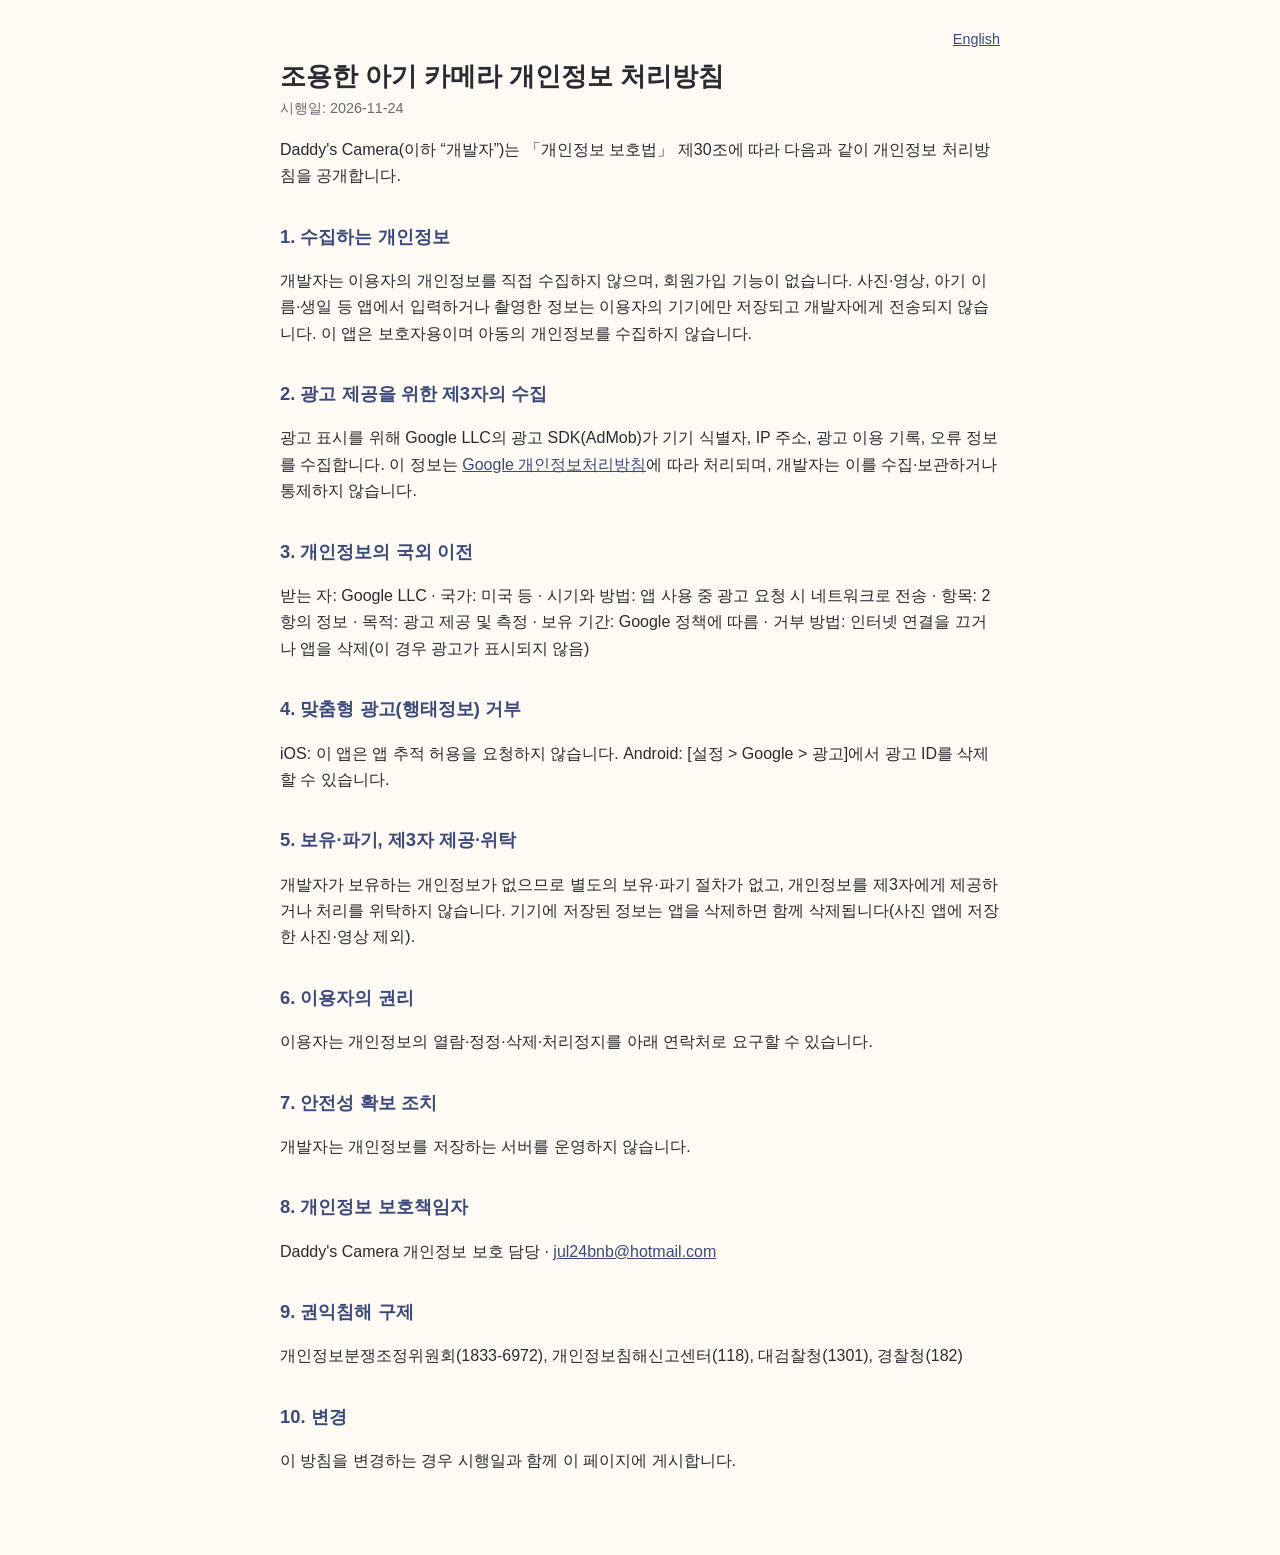
==== privacy.html @ 71ea545a "Add files via upload" ====
<!DOCTYPE html>
<html lang="ko">
<head>
<meta charset="utf-8">
<meta name="viewport" content="width=device-width, initial-scale=1">
<title>개인정보 처리방침 · 조용한 아기 카메라</title>
<link rel="stylesheet" href="style.css">
</head>
<body>
<main>
<p class="lang"><a href="privacy-en.html">English</a></p>
<h1>조용한 아기 카메라 개인정보 처리방침</h1>
<p class="meta">시행일: 2026-11-24</p>

<p>Daddy's Camera(이하 “개발자”)는 「개인정보 보호법」 제30조에 따라 다음과 같이 개인정보 처리방침을 공개합니다.</p>

<h2>1. 수집하는 개인정보</h2>
<p>개발자는 이용자의 개인정보를 직접 수집하지 않으며, 회원가입 기능이 없습니다. 사진·영상, 아기 이름·생일 등 앱에서 입력하거나 촬영한 정보는 이용자의 기기에만 저장되고 개발자에게 전송되지 않습니다. 이 앱은 보호자용이며 아동의 개인정보를 수집하지 않습니다.</p>

<h2>2. 광고 제공을 위한 제3자의 수집</h2>
<p>광고 표시를 위해 Google LLC의 광고 SDK(AdMob)가 기기 식별자, IP 주소, 광고 이용 기록, 오류 정보를 수집합니다. 이 정보는 <a href="https://policies.google.com/privacy?hl=ko">Google 개인정보처리방침</a>에 따라 처리되며, 개발자는 이를 수집·보관하거나 통제하지 않습니다.</p>

<h2>3. 개인정보의 국외 이전</h2>
<p>받는 자: Google LLC · 국가: 미국 등 · 시기와 방법: 앱 사용 중 광고 요청 시 네트워크로 전송 · 항목: 2항의 정보 · 목적: 광고 제공 및 측정 · 보유 기간: Google 정책에 따름 · 거부 방법: 인터넷 연결을 끄거나 앱을 삭제(이 경우 광고가 표시되지 않음)</p>

<h2>4. 맞춤형 광고(행태정보) 거부</h2>
<p>iOS: 이 앱은 앱 추적 허용을 요청하지 않습니다. Android: [설정 &gt; Google &gt; 광고]에서 광고 ID를 삭제할 수 있습니다.</p>

<h2>5. 보유·파기, 제3자 제공·위탁</h2>
<p>개발자가 보유하는 개인정보가 없으므로 별도의 보유·파기 절차가 없고, 개인정보를 제3자에게 제공하거나 처리를 위탁하지 않습니다. 기기에 저장된 정보는 앱을 삭제하면 함께 삭제됩니다(사진 앱에 저장한 사진·영상 제외).</p>

<h2>6. 이용자의 권리</h2>
<p>이용자는 개인정보의 열람·정정·삭제·처리정지를 아래 연락처로 요구할 수 있습니다.</p>

<h2>7. 안전성 확보 조치</h2>
<p>개발자는 개인정보를 저장하는 서버를 운영하지 않습니다.</p>

<h2>8. 개인정보 보호책임자</h2>
<p>Daddy's Camera 개인정보 보호 담당 · <a href="mailto:jul24bnb@hotmail.com">jul24bnb@hotmail.com</a></p>

<h2>9. 권익침해 구제</h2>
<p>개인정보분쟁조정위원회(1833-6972), 개인정보침해신고센터(118), 대검찰청(1301), 경찰청(182)</p>

<h2>10. 변경</h2>
<p>이 방침을 변경하는 경우 시행일과 함께 이 페이지에 게시합니다.</p>
</main>
</body>
</html>
---- style.css ----
:root { --ink:#2b2a33; --muted:#6b6a75; --accent:#3b4a7a; --bg:#fffaf3; --card:#ffffff; --line:#ece6dc; }
* { box-sizing: border-box; }
body { margin:0; background:var(--bg); color:var(--ink); font:16px/1.65 -apple-system, BlinkMacSystemFont, "Apple SD Gothic Neo", "Noto Sans KR", "Segoe UI", sans-serif; }
main { max-width: 760px; margin: 0 auto; padding: 28px 20px 64px; }
h1 { font-size: 1.6rem; line-height:1.3; margin: 8px 0 4px; }
h2 { font-size: 1.15rem; margin: 32px 0 8px; color: var(--accent); }
h3 { font-size: 1rem; margin: 20px 0 6px; }
a { color: var(--accent); }
.meta { color: var(--muted); font-size: .9rem; margin-top: 0; }
.lang { text-align: right; margin: 0; font-size: .9rem; }
.summary { background: var(--card); border: 1px solid var(--line); border-radius: 14px; padding: 4px 20px 12px; margin: 20px 0; }
.summary h2 { margin-top: 16px; }
table { width: 100%; border-collapse: collapse; margin: 8px 0 12px; font-size: .95rem; background: var(--card); }
th, td { border: 1px solid var(--line); padding: 8px 10px; text-align: left; vertical-align: top; }
th { background: #f6f1e8; font-weight: 600; white-space: nowrap; }
@media (max-width: 560px) { th { white-space: normal; } table { font-size: .9rem; } }
.hero { text-align:center; padding: 24px 0 8px; }
.hero img { width: 112px; height: 112px; border-radius: 24px; box-shadow: 0 6px 20px rgba(0,0,0,.12); }
.links { display:flex; gap:10px; justify-content:center; flex-wrap:wrap; margin: 16px 0 8px; }
.links a { background: var(--accent); color:#fff; text-decoration:none; padding: 10px 16px; border-radius: 999px; font-size:.95rem; }
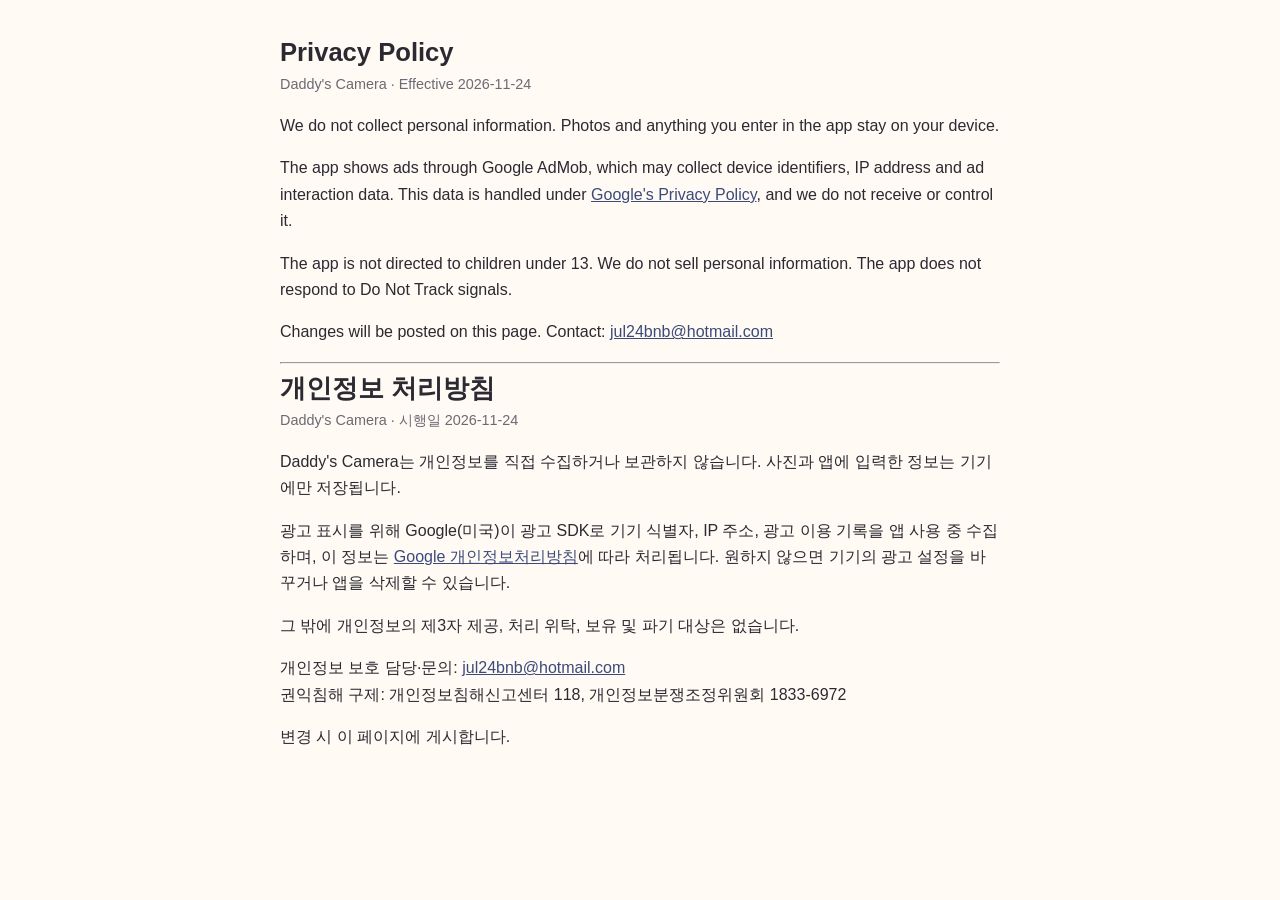
==== commit 0698107f: "Add files via upload" ====
--- a/privacy.html
+++ b/privacy.html
@@ -1,48 +1,30 @@
 <!DOCTYPE html>
-<html lang="ko">
+<html lang="en">
 <head>
 <meta charset="utf-8">
 <meta name="viewport" content="width=device-width, initial-scale=1">
-<title>개인정보 처리방침 · 조용한 아기 카메라</title>
+<title>Privacy Policy · 개인정보 처리방침</title>
 <link rel="stylesheet" href="style.css">
 </head>
 <body>
 <main>
-<p class="lang"><a href="privacy-en.html">English</a></p>
-<h1>조용한 아기 카메라 개인정보 처리방침</h1>
-<p class="meta">시행일: 2026-11-24</p>
+<h1>Privacy Policy</h1>
+<p class="meta">Daddy's Camera · Effective 2026-11-24</p>
+<p>We do not collect personal information. Photos and anything you enter in the app stay on your device.</p>
+<p>The app shows ads through Google AdMob, which may collect device identifiers, IP address and ad interaction data. This data is handled under <a href="https://policies.google.com/privacy">Google's Privacy Policy</a>, and we do not receive or control it.</p>
+<p>The app is not directed to children under 13. We do not sell personal information. The app does not respond to Do Not Track signals.</p>
+<p>Changes will be posted on this page. Contact: <a href="mailto:jul24bnb@hotmail.com">jul24bnb@hotmail.com</a></p>
 
-<p>Daddy's Camera(이하 “개발자”)는 「개인정보 보호법」 제30조에 따라 다음과 같이 개인정보 처리방침을 공개합니다.</p>
+<hr>
 
-<h2>1. 수집하는 개인정보</h2>
-<p>개발자는 이용자의 개인정보를 직접 수집하지 않으며, 회원가입 기능이 없습니다. 사진·영상, 아기 이름·생일 등 앱에서 입력하거나 촬영한 정보는 이용자의 기기에만 저장되고 개발자에게 전송되지 않습니다. 이 앱은 보호자용이며 아동의 개인정보를 수집하지 않습니다.</p>
-
-<h2>2. 광고 제공을 위한 제3자의 수집</h2>
-<p>광고 표시를 위해 Google LLC의 광고 SDK(AdMob)가 기기 식별자, IP 주소, 광고 이용 기록, 오류 정보를 수집합니다. 이 정보는 <a href="https://policies.google.com/privacy?hl=ko">Google 개인정보처리방침</a>에 따라 처리되며, 개발자는 이를 수집·보관하거나 통제하지 않습니다.</p>
-
-<h2>3. 개인정보의 국외 이전</h2>
-<p>받는 자: Google LLC · 국가: 미국 등 · 시기와 방법: 앱 사용 중 광고 요청 시 네트워크로 전송 · 항목: 2항의 정보 · 목적: 광고 제공 및 측정 · 보유 기간: Google 정책에 따름 · 거부 방법: 인터넷 연결을 끄거나 앱을 삭제(이 경우 광고가 표시되지 않음)</p>
-
-<h2>4. 맞춤형 광고(행태정보) 거부</h2>
-<p>iOS: 이 앱은 앱 추적 허용을 요청하지 않습니다. Android: [설정 &gt; Google &gt; 광고]에서 광고 ID를 삭제할 수 있습니다.</p>
-
-<h2>5. 보유·파기, 제3자 제공·위탁</h2>
-<p>개발자가 보유하는 개인정보가 없으므로 별도의 보유·파기 절차가 없고, 개인정보를 제3자에게 제공하거나 처리를 위탁하지 않습니다. 기기에 저장된 정보는 앱을 삭제하면 함께 삭제됩니다(사진 앱에 저장한 사진·영상 제외).</p>
-
-<h2>6. 이용자의 권리</h2>
-<p>이용자는 개인정보의 열람·정정·삭제·처리정지를 아래 연락처로 요구할 수 있습니다.</p>
-
-<h2>7. 안전성 확보 조치</h2>
-<p>개발자는 개인정보를 저장하는 서버를 운영하지 않습니다.</p>
-
-<h2>8. 개인정보 보호책임자</h2>
-<p>Daddy's Camera 개인정보 보호 담당 · <a href="mailto:jul24bnb@hotmail.com">jul24bnb@hotmail.com</a></p>
-
-<h2>9. 권익침해 구제</h2>
-<p>개인정보분쟁조정위원회(1833-6972), 개인정보침해신고센터(118), 대검찰청(1301), 경찰청(182)</p>
-
-<h2>10. 변경</h2>
-<p>이 방침을 변경하는 경우 시행일과 함께 이 페이지에 게시합니다.</p>
+<h1>개인정보 처리방침</h1>
+<p class="meta">Daddy's Camera · 시행일 2026-11-24</p>
+<p>Daddy's Camera는 개인정보를 직접 수집하거나 보관하지 않습니다. 사진과 앱에 입력한 정보는 기기에만 저장됩니다.</p>
+<p>광고 표시를 위해 Google(미국)이 광고 SDK로 기기 식별자, IP 주소, 광고 이용 기록을 앱 사용 중 수집하며, 이 정보는 <a href="https://policies.google.com/privacy?hl=ko">Google 개인정보처리방침</a>에 따라 처리됩니다. 원하지 않으면 기기의 광고 설정을 바꾸거나 앱을 삭제할 수 있습니다.</p>
+<p>그 밖에 개인정보의 제3자 제공, 처리 위탁, 보유 및 파기 대상은 없습니다.</p>
+<p>개인정보 보호 담당·문의: <a href="mailto:jul24bnb@hotmail.com">jul24bnb@hotmail.com</a><br>
+권익침해 구제: 개인정보침해신고센터 118, 개인정보분쟁조정위원회 1833-6972</p>
+<p>변경 시 이 페이지에 게시합니다.</p>
 </main>
 </body>
 </html>
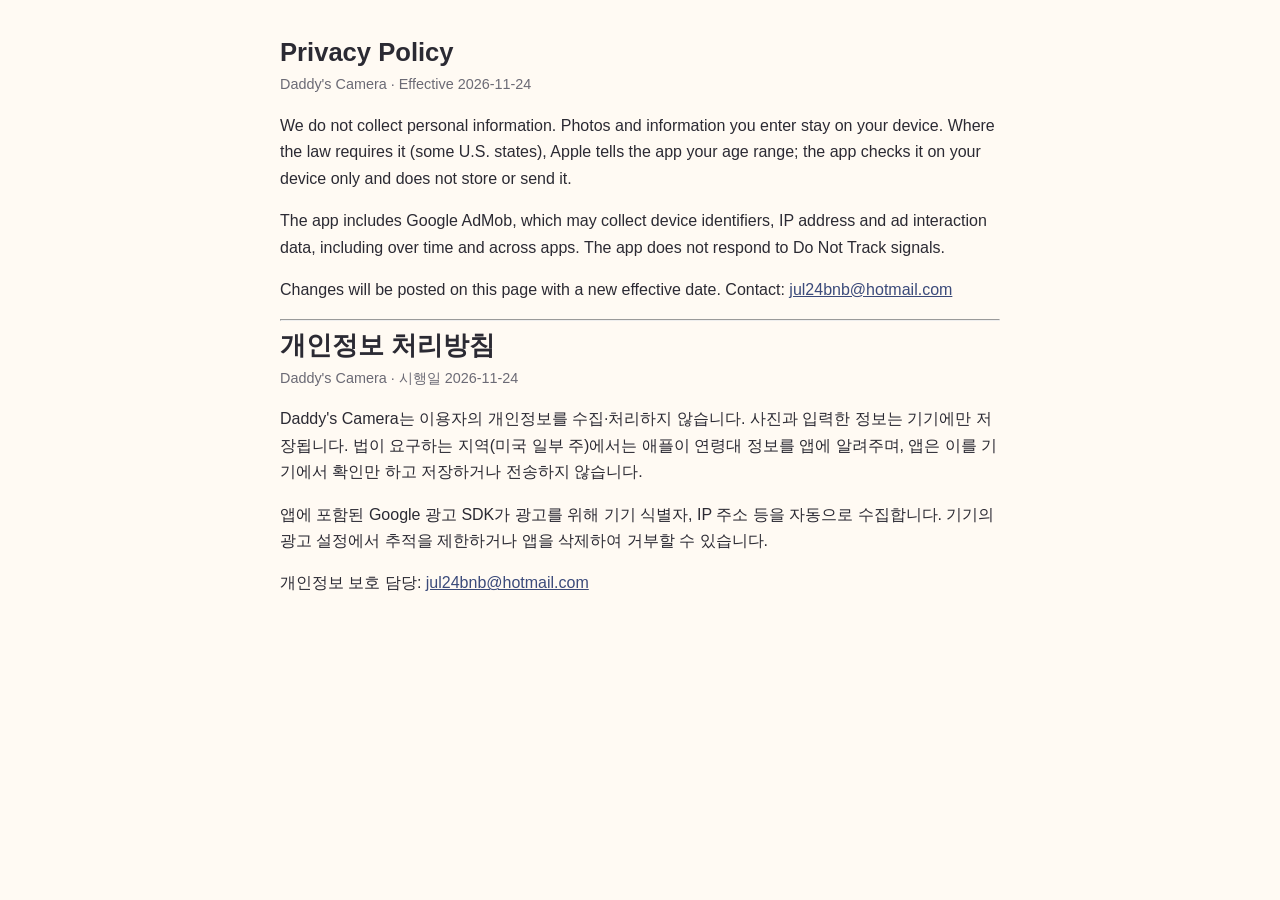
==== commit 70c29b74: "Add files via upload" ====
--- a/privacy.html
+++ b/privacy.html
@@ -10,21 +10,17 @@
 <main>
 <h1>Privacy Policy</h1>
 <p class="meta">Daddy's Camera · Effective 2026-11-24</p>
-<p>We do not collect personal information. Photos and anything you enter in the app stay on your device.</p>
-<p>The app shows ads through Google AdMob, which may collect device identifiers, IP address and ad interaction data. This data is handled under <a href="https://policies.google.com/privacy">Google's Privacy Policy</a>, and we do not receive or control it.</p>
-<p>The app is not directed to children under 13. We do not sell personal information. The app does not respond to Do Not Track signals.</p>
-<p>Changes will be posted on this page. Contact: <a href="mailto:jul24bnb@hotmail.com">jul24bnb@hotmail.com</a></p>
+<p>We do not collect personal information. Photos and information you enter stay on your device. Where the law requires it (some U.S. states), Apple tells the app your age range; the app checks it on your device only and does not store or send it.</p>
+<p>The app includes Google AdMob, which may collect device identifiers, IP address and ad interaction data, including over time and across apps. The app does not respond to Do Not Track signals.</p>
+<p>Changes will be posted on this page with a new effective date. Contact: <a href="mailto:jul24bnb@hotmail.com">jul24bnb@hotmail.com</a></p>
 
 <hr>
 
 <h1>개인정보 처리방침</h1>
 <p class="meta">Daddy's Camera · 시행일 2026-11-24</p>
-<p>Daddy's Camera는 개인정보를 직접 수집하거나 보관하지 않습니다. 사진과 앱에 입력한 정보는 기기에만 저장됩니다.</p>
-<p>광고 표시를 위해 Google(미국)이 광고 SDK로 기기 식별자, IP 주소, 광고 이용 기록을 앱 사용 중 수집하며, 이 정보는 <a href="https://policies.google.com/privacy?hl=ko">Google 개인정보처리방침</a>에 따라 처리됩니다. 원하지 않으면 기기의 광고 설정을 바꾸거나 앱을 삭제할 수 있습니다.</p>
-<p>그 밖에 개인정보의 제3자 제공, 처리 위탁, 보유 및 파기 대상은 없습니다.</p>
-<p>개인정보 보호 담당·문의: <a href="mailto:jul24bnb@hotmail.com">jul24bnb@hotmail.com</a><br>
-권익침해 구제: 개인정보침해신고센터 118, 개인정보분쟁조정위원회 1833-6972</p>
-<p>변경 시 이 페이지에 게시합니다.</p>
+<p>Daddy's Camera는 이용자의 개인정보를 수집·처리하지 않습니다. 사진과 입력한 정보는 기기에만 저장됩니다. 법이 요구하는 지역(미국 일부 주)에서는 애플이 연령대 정보를 앱에 알려주며, 앱은 이를 기기에서 확인만 하고 저장하거나 전송하지 않습니다.</p>
+<p>앱에 포함된 Google 광고 SDK가 광고를 위해 기기 식별자, IP 주소 등을 자동으로 수집합니다. 기기의 광고 설정에서 추적을 제한하거나 앱을 삭제하여 거부할 수 있습니다.</p>
+<p>개인정보 보호 담당: <a href="mailto:jul24bnb@hotmail.com">jul24bnb@hotmail.com</a></p>
 </main>
 </body>
 </html>
